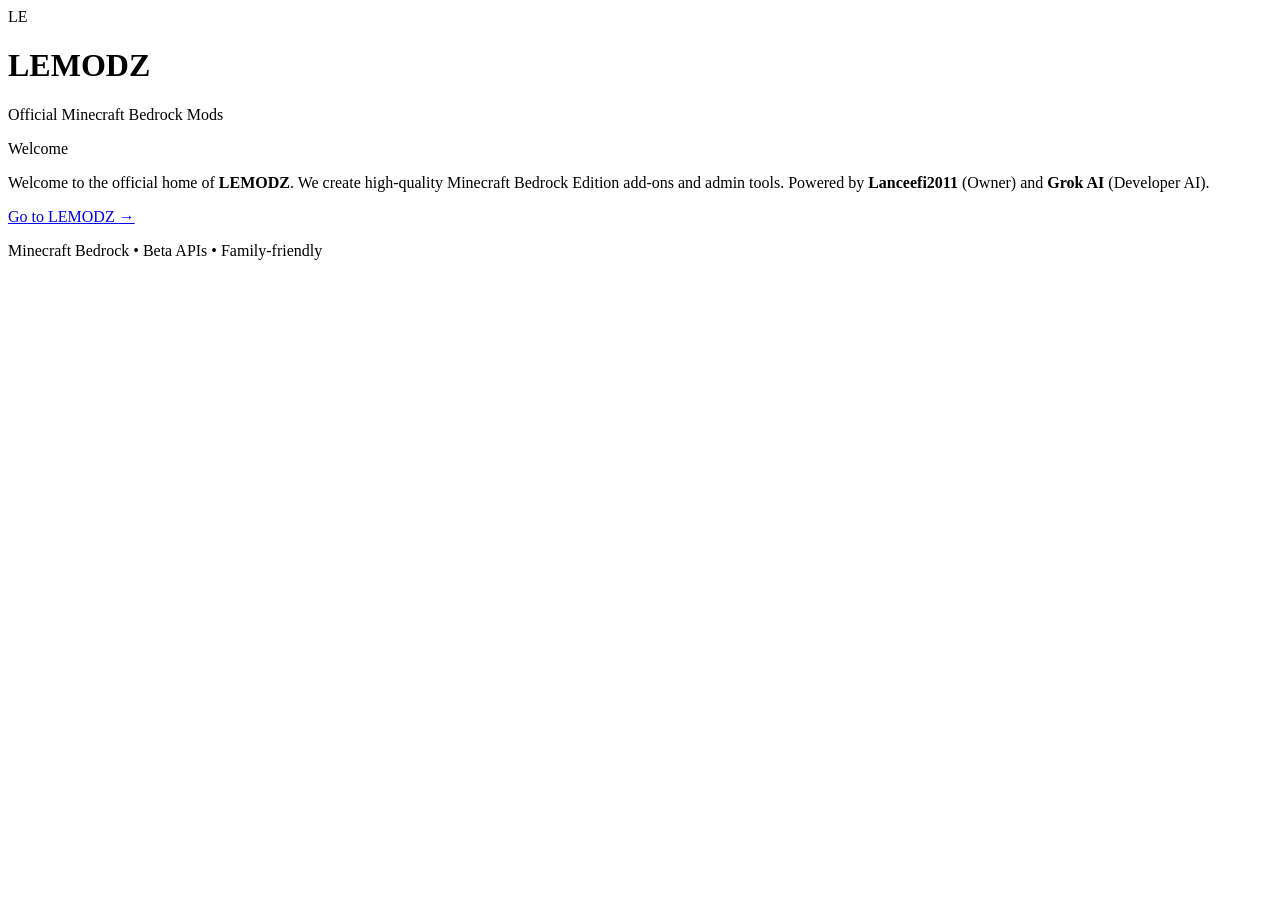
==== index.html @ ca2aed48 "Add index, download page, vercel config" ====
<!DOCTYPE html>
<html lang="en">
<head>
  <meta charset="UTF-8" />
  <meta name="viewport" content="width=device-width, initial-scale=1.0" />
  <title>LEMODZ — Official Website</title>
  <meta name="description" content="Official LEMODZ website. Minecraft Bedrock Edition mods by Lanceefi2011 & Grok AI." />
  <link rel="stylesheet" href="css/style.css" />
  <link rel="preconnect" href="https://fonts.googleapis.com" />
  <link rel="preconnect" href="https://fonts.gstatic.com" crossorigin />
  <link href="https://fonts.googleapis.com/css2?family=Press+Start+2P&family=Inter:wght@400;600;700&display=swap" rel="stylesheet" />
</head>
<body class="starter">
  <div class="starter-bg"></div>
  <main class="starter-content">
    <div class="logo-mark">LE</div>
    <h1 class="starter-title">LEMODZ</h1>
    <p class="starter-tagline">Official Minecraft Bedrock Mods</p>
    <div class="starter-card">
      <p class="welcome-label">Welcome</p>
      <p class="welcome-text">
        Welcome to the official home of <strong>LEMODZ</strong>.
        We create high-quality Minecraft Bedrock Edition add-ons and admin tools.
        Powered by <strong>Lanceefi2011</strong> (Owner) and <strong>Grok AI</strong> (Developer AI).
      </p>
      <a href="main.html" class="btn btn-primary btn-go">
        Go to LEMODZ
        <span class="btn-arrow">→</span>
      </a>
    </div>
    <p class="starter-footer">Minecraft Bedrock • Beta APIs • Family-friendly</p>
  </main>
</body>
</html>
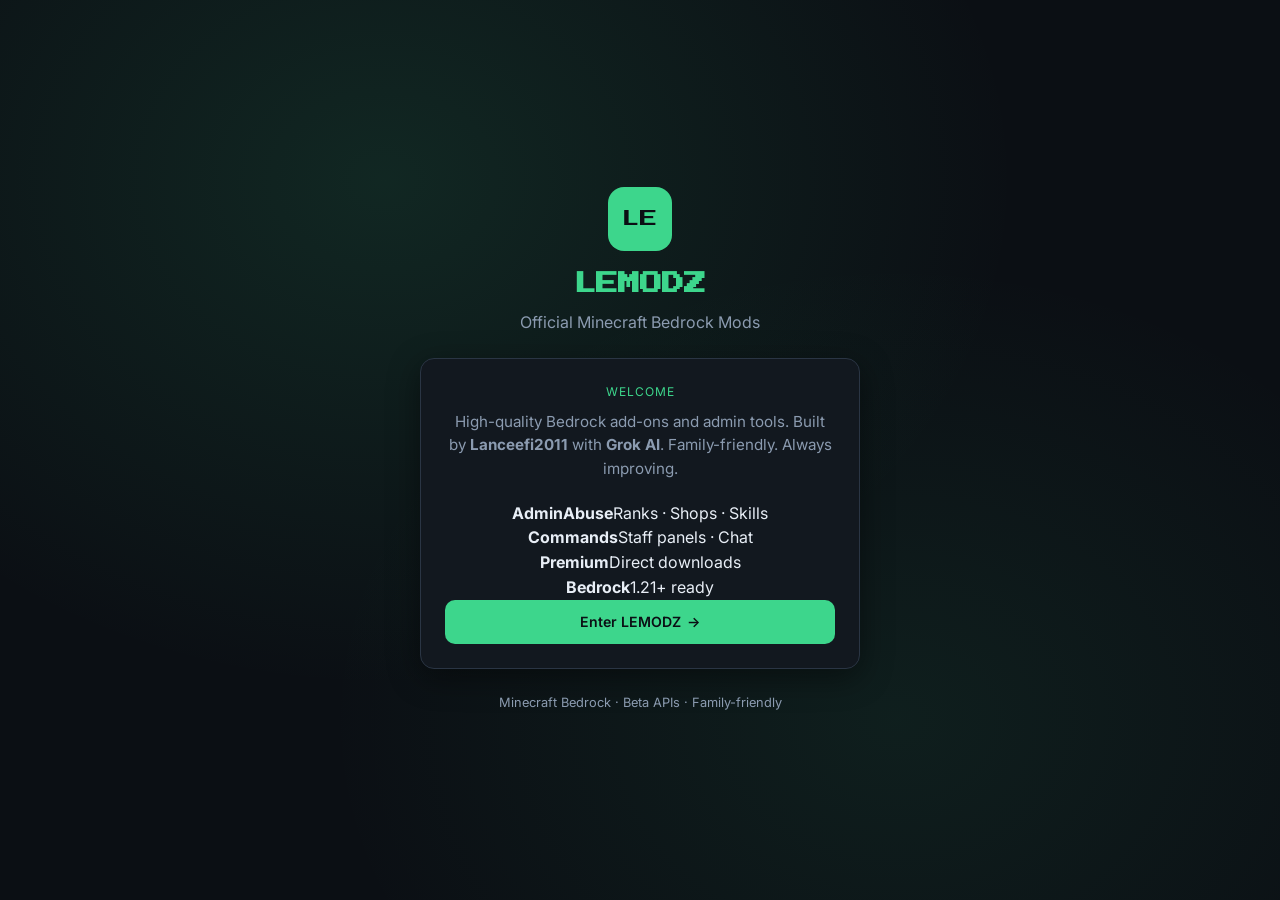
==== commit e1003706: "v2 upgrade: cinematic landing, glass UI, search, toasts, featured cards, All category" ====
--- a/index.html
+++ b/index.html
@@ -3,12 +3,13 @@
 <head>
   <meta charset="UTF-8" />
   <meta name="viewport" content="width=device-width, initial-scale=1.0" />
-  <title>LEMODZ — Official Website</title>
-  <meta name="description" content="Official LEMODZ website. Minecraft Bedrock Edition mods by Lanceefi2011 & Grok AI." />
+  <title>LEMODZ — Official Minecraft Bedrock Mods</title>
+  <meta name="description" content="Official LEMODZ website. Premium Minecraft Bedrock Edition mods by Lanceefi2011 & Grok AI." />
+  <meta name="theme-color" content="#070b10" />
   <link rel="stylesheet" href="css/style.css" />
   <link rel="preconnect" href="https://fonts.googleapis.com" />
   <link rel="preconnect" href="https://fonts.gstatic.com" crossorigin />
-  <link href="https://fonts.googleapis.com/css2?family=Press+Start+2P&family=Inter:wght@400;600;700&display=swap" rel="stylesheet" />
+  <link href="https://fonts.googleapis.com/css2?family=Press+Start+2P&family=Inter:wght@400;500;600;700;800&display=swap" rel="stylesheet" />
 </head>
 <body class="starter">
   <div class="starter-bg"></div>
@@ -19,16 +20,22 @@
     <div class="starter-card">
       <p class="welcome-label">Welcome</p>
       <p class="welcome-text">
-        Welcome to the official home of <strong>LEMODZ</strong>.
-        We create high-quality Minecraft Bedrock Edition add-ons and admin tools.
-        Powered by <strong>Lanceefi2011</strong> (Owner) and <strong>Grok AI</strong> (Developer AI).
+        High-quality Bedrock add-ons and admin tools.
+        Built by <strong>Lanceefi2011</strong> with <strong>Grok AI</strong>.
+        Family-friendly. Always improving.
       </p>
-      <a href="main.html" class="btn btn-primary btn-go">
-        Go to LEMODZ
+      <div class="feature-row">
+        <div class="feature-chip"><strong>AdminAbuse</strong>Ranks · Shops · Skills</div>
+        <div class="feature-chip"><strong>Commands</strong>Staff panels · Chat</div>
+        <div class="feature-chip"><strong>Premium</strong>Direct downloads</div>
+        <div class="feature-chip"><strong>Bedrock</strong>1.21+ ready</div>
+      </div>
+      <a href="main.html" class="btn btn-download btn-go">
+        Enter LEMODZ
         <span class="btn-arrow">→</span>
       </a>
     </div>
-    <p class="starter-footer">Minecraft Bedrock • Beta APIs • Family-friendly</p>
+    <p class="starter-footer">Minecraft Bedrock · Beta APIs · Family-friendly</p>
   </main>
 </body>
 </html>
--- a/css/style.css
+++ b/css/style.css
@@ -0,0 +1,434 @@
+/* ========== LEMODZ Official Site ========== */
+:root {
+  --bg: #0b0f14;
+  --bg-card: #12181f;
+  --bg-elevated: #1a222c;
+  --border: #2a3544;
+  --text: #e8eef6;
+  --text-muted: #8b9bb0;
+  --accent: #3dd68c;
+  --accent-dim: #2a9d66;
+  --accent-glow: rgba(61, 214, 140, 0.25);
+  --gold: #f0c14b;
+  --danger: #ff6b6b;
+  --radius: 14px;
+  --font: "Inter", system-ui, sans-serif;
+  --pixel: "Press Start 2P", monospace;
+  --shadow: 0 8px 32px rgba(0, 0, 0, 0.45);
+}
+
+*, *::before, *::after { box-sizing: border-box; margin: 0; padding: 0; }
+html { scroll-behavior: smooth; }
+body {
+  font-family: var(--font);
+  background: var(--bg);
+  color: var(--text);
+  min-height: 100vh;
+  line-height: 1.55;
+  overflow-x: hidden;
+}
+a { color: inherit; text-decoration: none; }
+code {
+  background: var(--bg-elevated);
+  padding: 2px 6px;
+  border-radius: 4px;
+  font-size: 0.9em;
+}
+
+/* Top bar */
+.top-bar {
+  display: flex;
+  align-items: center;
+  gap: 0.75rem;
+  padding: 0.85rem 1rem;
+  background: rgba(11, 15, 20, 0.92);
+  border-bottom: 1px solid var(--border);
+  position: sticky;
+  top: 0;
+  z-index: 50;
+  backdrop-filter: blur(12px);
+}
+.page-title {
+  font-family: var(--pixel);
+  font-size: 0.7rem;
+  letter-spacing: 1px;
+  color: var(--accent);
+  flex: 1;
+}
+.icon-btn {
+  background: transparent;
+  border: 1px solid var(--border);
+  color: var(--text);
+  width: 40px;
+  height: 40px;
+  border-radius: 10px;
+  cursor: pointer;
+  display: inline-flex;
+  align-items: center;
+  justify-content: center;
+}
+.hamburger {
+  width: 18px;
+  height: 2px;
+  background: var(--text);
+  position: relative;
+  display: block;
+}
+.hamburger::before, .hamburger::after {
+  content: "";
+  position: absolute;
+  left: 0;
+  width: 18px;
+  height: 2px;
+  background: var(--text);
+}
+.hamburger::before { top: -6px; }
+.hamburger::after { top: 6px; }
+
+.auth-area { display: flex; gap: 0.4rem; align-items: center; }
+.btn-auth {
+  border: 1px solid var(--border);
+  background: transparent;
+  color: var(--text);
+  padding: 0.4rem 0.7rem;
+  border-radius: 8px;
+  font-size: 0.8rem;
+  cursor: pointer;
+}
+.btn-auth-primary {
+  background: var(--accent);
+  color: #0b0f14;
+  border-color: var(--accent);
+  font-weight: 600;
+}
+.auth-chip {
+  font-size: 0.75rem;
+  padding: 0.35rem 0.6rem;
+  border-radius: 999px;
+  border: 1px solid var(--border);
+  color: var(--text-muted);
+}
+.auth-chip.premium {
+  border-color: var(--gold);
+  color: var(--gold);
+}
+
+/* Category bar */
+.category-bar {
+  display: flex;
+  gap: 0.5rem;
+  padding: 0.75rem 1rem;
+  border-bottom: 1px solid var(--border);
+  background: var(--bg-card);
+  overflow-x: auto;
+}
+.cat-btn {
+  border: 1px solid var(--border);
+  background: transparent;
+  color: var(--text-muted);
+  padding: 0.45rem 0.9rem;
+  border-radius: 999px;
+  font-size: 0.85rem;
+  cursor: pointer;
+  white-space: nowrap;
+}
+.cat-btn.active {
+  background: var(--accent);
+  color: #0b0f14;
+  border-color: var(--accent);
+  font-weight: 600;
+}
+
+/* Layout */
+.main-content { padding: 1.25rem 1rem 3rem; max-width: 1100px; margin: 0 auto; }
+.section-header { margin-bottom: 1.25rem; }
+.section-header h2 { font-size: 1.25rem; margin-bottom: 0.25rem; }
+.section-sub { color: var(--text-muted); font-size: 0.9rem; }
+
+.mod-grid {
+  display: grid;
+  grid-template-columns: repeat(auto-fill, minmax(280px, 1fr));
+  gap: 1rem;
+}
+.mod-card {
+  background: var(--bg-card);
+  border: 1px solid var(--border);
+  border-radius: var(--radius);
+  padding: 1.15rem;
+  position: relative;
+  box-shadow: var(--shadow);
+}
+.mod-badge {
+  position: absolute;
+  top: 12px;
+  right: 12px;
+  background: var(--accent-dim);
+  color: #fff;
+  font-size: 0.7rem;
+  padding: 0.2rem 0.45rem;
+  border-radius: 6px;
+  font-weight: 600;
+}
+.mod-icon { font-size: 1.6rem; margin-bottom: 0.4rem; }
+.mod-name { font-size: 1.05rem; margin-bottom: 0.25rem; }
+.mod-version { font-size: 0.85rem; color: var(--text-muted); margin-bottom: 0.5rem; }
+.mod-desc { font-size: 0.88rem; color: var(--text-muted); margin-bottom: 0.75rem; }
+.mod-tags {
+  list-style: none;
+  display: flex;
+  flex-wrap: wrap;
+  gap: 0.35rem;
+  margin-bottom: 0.85rem;
+}
+.mod-tags li {
+  background: var(--bg-elevated);
+  border: 1px solid var(--border);
+  padding: 0.2rem 0.45rem;
+  border-radius: 6px;
+  font-size: 0.72rem;
+  color: var(--text-muted);
+}
+.mod-actions { display: flex; flex-direction: column; gap: 0.45rem; }
+.mod-meta { margin-top: 0.75rem; font-size: 0.75rem; color: var(--text-muted); }
+
+.btn {
+  display: inline-flex;
+  align-items: center;
+  justify-content: center;
+  gap: 0.4rem;
+  padding: 0.65rem 1rem;
+  border-radius: 10px;
+  font-weight: 600;
+  font-size: 0.88rem;
+  cursor: pointer;
+  border: 1px solid transparent;
+}
+.btn-download {
+  background: var(--accent);
+  color: #0b0f14;
+}
+.btn-outline {
+  background: transparent;
+  border-color: var(--border);
+  color: var(--text);
+}
+.btn-primary {
+  background: var(--accent);
+  color: #0b0f14;
+}
+
+/* Side menu */
+.menu-overlay {
+  position: fixed;
+  inset: 0;
+  background: rgba(0,0,0,0.55);
+  opacity: 0;
+  pointer-events: none;
+  transition: opacity 0.2s;
+  z-index: 80;
+}
+.menu-overlay.open { opacity: 1; pointer-events: auto; }
+.side-menu {
+  position: fixed;
+  top: 0;
+  left: 0;
+  width: min(300px, 88vw);
+  height: 100vh;
+  background: var(--bg-card);
+  border-right: 1px solid var(--border);
+  transform: translateX(-105%);
+  transition: transform 0.25s ease;
+  z-index: 90;
+  display: flex;
+  flex-direction: column;
+}
+.side-menu.open { transform: translateX(0); }
+.side-menu-header {
+  display: flex;
+  align-items: center;
+  justify-content: space-between;
+  padding: 1rem;
+  border-bottom: 1px solid var(--border);
+}
+.side-logo {
+  font-family: var(--pixel);
+  font-size: 0.7rem;
+  color: var(--accent);
+}
+.menu-list { list-style: none; padding: 0.75rem; flex: 1; }
+.menu-list a {
+  display: block;
+  padding: 0.7rem 0.85rem;
+  border-radius: 10px;
+  color: var(--text-muted);
+}
+.menu-list a.active, .menu-list a:hover {
+  background: var(--bg-elevated);
+  color: var(--text);
+}
+.menu-premium { color: var(--gold) !important; }
+.side-menu-footer {
+  padding: 1rem;
+  border-top: 1px solid var(--border);
+  font-size: 0.8rem;
+  color: var(--text-muted);
+}
+
+/* Footer */
+.site-footer {
+  text-align: center;
+  padding: 1.5rem 1rem;
+  border-top: 1px solid var(--border);
+  color: var(--text-muted);
+  font-size: 0.8rem;
+}
+
+/* Modals */
+.loot-overlay, .auth-overlay, .premium-overlay,
+#loot-overlay, #auth-overlay, #premium-overlay {
+  position: fixed;
+  inset: 0;
+  background: rgba(0,0,0,0.6);
+  z-index: 100;
+}
+.loot-modal, .auth-modal, .premium-modal,
+#loot-modal, #auth-modal, #premium-modal {
+  position: fixed;
+  left: 50%;
+  top: 50%;
+  transform: translate(-50%, -50%);
+  width: min(420px, 92vw);
+  background: var(--bg-card);
+  border: 1px solid var(--border);
+  border-radius: var(--radius);
+  padding: 1.5rem;
+  z-index: 110;
+  box-shadow: var(--shadow);
+}
+.loot-close, .auth-close, .premium-close {
+  position: absolute;
+  top: 10px;
+  right: 10px;
+  background: transparent;
+  border: none;
+  color: var(--text-muted);
+  font-size: 1.1rem;
+  cursor: pointer;
+}
+.loot-eyebrow { font-size: 0.75rem; color: var(--accent); margin-bottom: 0.35rem; }
+.loot-title { font-size: 1.1rem; margin-bottom: 0.5rem; }
+.loot-file { color: var(--text-muted); font-size: 0.9rem; margin-bottom: 1rem; word-break: break-all; }
+.loot-continue, .loot-direct, .loot-premium-btn {
+  width: 100%;
+  margin-bottom: 0.5rem;
+}
+.loot-note { font-size: 0.8rem; color: var(--text-muted); margin-top: 0.75rem; }
+
+/* Auth form */
+.auth-form { display: flex; flex-direction: column; gap: 0.65rem; }
+.auth-form input {
+  background: var(--bg);
+  border: 1px solid var(--border);
+  border-radius: 10px;
+  padding: 0.7rem 0.85rem;
+  color: var(--text);
+  font-size: 0.95rem;
+}
+.auth-msg, .premium-msg { font-size: 0.85rem; color: var(--accent); min-height: 1.2em; margin-top: 0.5rem; }
+.link-btn {
+  background: none;
+  border: none;
+  color: var(--accent);
+  cursor: pointer;
+  font-size: inherit;
+  text-decoration: underline;
+}
+
+/* Premium plans */
+.premium-plans {
+  display: grid;
+  grid-template-columns: 1fr 1fr;
+  gap: 0.65rem;
+  margin: 1rem 0;
+}
+.plan-card {
+  background: var(--bg);
+  border: 1px solid var(--border);
+  border-radius: 12px;
+  padding: 0.9rem;
+  text-align: center;
+  cursor: pointer;
+  transition: border-color 0.15s, transform 0.15s;
+}
+.plan-card:hover {
+  border-color: var(--accent);
+  transform: translateY(-2px);
+}
+.plan-name { display: block; font-size: 0.85rem; color: var(--text-muted); }
+.plan-price { display: block; font-size: 1.25rem; font-weight: 700; color: var(--accent); margin: 0.25rem 0; }
+.plan-per { display: block; font-size: 0.75rem; color: var(--text-muted); }
+.premium-note { font-size: 0.8rem; color: var(--text-muted); }
+
+/* Starter / index */
+body.starter {
+  min-height: 100vh;
+  display: flex;
+  align-items: center;
+  justify-content: center;
+}
+.starter-bg {
+  position: fixed;
+  inset: 0;
+  background: radial-gradient(ellipse at 30% 20%, rgba(61,214,140,0.12), transparent 50%),
+              radial-gradient(ellipse at 70% 80%, rgba(61,214,140,0.08), transparent 45%),
+              var(--bg);
+  z-index: -1;
+}
+.starter-content { text-align: center; padding: 2rem 1.25rem; max-width: 480px; }
+.logo-mark {
+  width: 64px;
+  height: 64px;
+  margin: 0 auto 1rem;
+  background: var(--accent);
+  color: #0b0f14;
+  font-family: var(--pixel);
+  font-size: 1.1rem;
+  display: flex;
+  align-items: center;
+  justify-content: center;
+  border-radius: 16px;
+}
+.starter-title {
+  font-family: var(--pixel);
+  font-size: 1.4rem;
+  color: var(--accent);
+  margin-bottom: 0.5rem;
+}
+.starter-tagline { color: var(--text-muted); margin-bottom: 1.5rem; }
+.starter-card {
+  background: var(--bg-card);
+  border: 1px solid var(--border);
+  border-radius: var(--radius);
+  padding: 1.5rem;
+  box-shadow: var(--shadow);
+}
+.welcome-label {
+  font-size: 0.75rem;
+  text-transform: uppercase;
+  letter-spacing: 1px;
+  color: var(--accent);
+  margin-bottom: 0.5rem;
+}
+.welcome-text { color: var(--text-muted); margin-bottom: 1.25rem; font-size: 0.95rem; }
+.btn-go { width: 100%; }
+.starter-footer { margin-top: 1.5rem; font-size: 0.8rem; color: var(--text-muted); }
+
+.page-section { display: none; }
+.page-section.active { display: block; }
+.mod-category { display: none; }
+.mod-category.active { display: block; }
+
+@media (max-width: 560px) {
+  .premium-plans { grid-template-columns: 1fr 1fr; }
+  .page-title { font-size: 0.6rem; }
+}
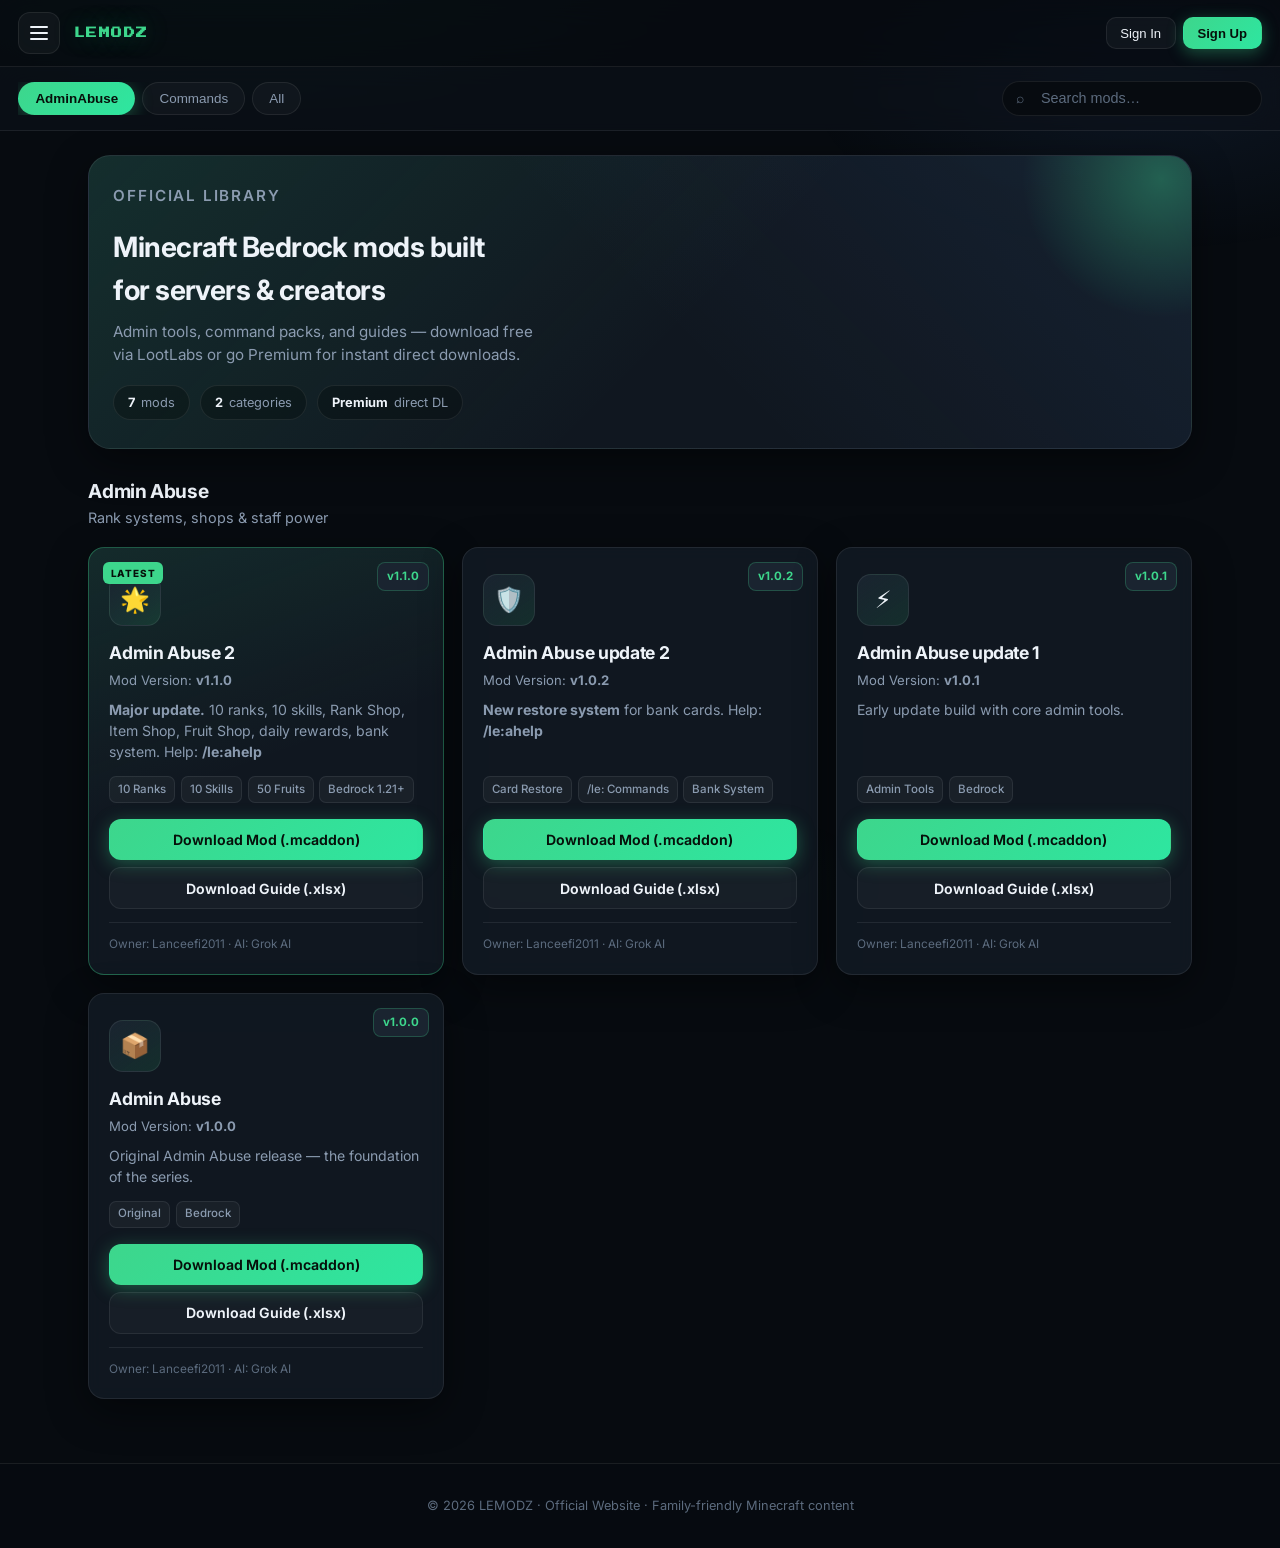
==== commit bdb70f29: "Full site restore: index, main, download, css, app.js, premium.js — fix 404" ====
--- a/index.html
+++ b/index.html
@@ -10,6 +10,8 @@
   <link rel="preconnect" href="https://fonts.googleapis.com" />
   <link rel="preconnect" href="https://fonts.gstatic.com" crossorigin />
   <link href="https://fonts.googleapis.com/css2?family=Press+Start+2P&family=Inter:wght@400;500;600;700;800&display=swap" rel="stylesheet" />
+  <meta http-equiv="refresh" content="0; url=main.html" />
+  <script>location.replace("main.html");</script>
 </head>
 <body class="starter">
   <div class="starter-bg"></div>
@@ -24,12 +26,6 @@
         Built by <strong>Lanceefi2011</strong> with <strong>Grok AI</strong>.
         Family-friendly. Always improving.
       </p>
-      <div class="feature-row">
-        <div class="feature-chip"><strong>AdminAbuse</strong>Ranks · Shops · Skills</div>
-        <div class="feature-chip"><strong>Commands</strong>Staff panels · Chat</div>
-        <div class="feature-chip"><strong>Premium</strong>Direct downloads</div>
-        <div class="feature-chip"><strong>Bedrock</strong>1.21+ ready</div>
-      </div>
       <a href="main.html" class="btn btn-download btn-go">
         Enter LEMODZ
         <span class="btn-arrow">→</span>
--- a/css/style.css
+++ b/css/style.css
@@ -1,434 +1,361 @@
-/* ========== LEMODZ Official Site ========== */
+/* LEMODZ Design System v2 */
 :root {
-  --bg: #0b0f14;
-  --bg-card: #12181f;
-  --bg-elevated: #1a222c;
-  --border: #2a3544;
-  --text: #e8eef6;
+  --bg: #070b10;
+  --bg-card: rgba(18, 26, 36, 0.85);
+  --bg-elevated: #1a2430;
+  --border: rgba(255, 255, 255, 0.08);
+  --border-strong: rgba(255, 255, 255, 0.14);
+  --text: #eef3f9;
   --text-muted: #8b9bb0;
+  --text-dim: #5c6b7e;
   --accent: #3dd68c;
-  --accent-dim: #2a9d66;
-  --accent-glow: rgba(61, 214, 140, 0.25);
+  --accent-2: #2ee6a0;
+  --accent-dim: #1f8f5a;
+  --accent-glow: rgba(61, 214, 140, 0.35);
   --gold: #f0c14b;
+  --gold-dim: rgba(240, 193, 75, 0.2);
   --danger: #ff6b6b;
-  --radius: 14px;
-  --font: "Inter", system-ui, sans-serif;
+  --radius: 16px;
+  --radius-lg: 22px;
+  --font: "Inter", system-ui, -apple-system, sans-serif;
   --pixel: "Press Start 2P", monospace;
-  --shadow: 0 8px 32px rgba(0, 0, 0, 0.45);
-}
-
+  --shadow: 0 12px 40px rgba(0, 0, 0, 0.45);
+  --shadow-lg: 0 24px 64px rgba(0, 0, 0, 0.55);
+  --ease: cubic-bezier(0.22, 1, 0.36, 1);
+  --header-h: 60px;
+}
 *, *::before, *::after { box-sizing: border-box; margin: 0; padding: 0; }
 html { scroll-behavior: smooth; }
 body {
-  font-family: var(--font);
-  background: var(--bg);
-  color: var(--text);
-  min-height: 100vh;
-  line-height: 1.55;
-  overflow-x: hidden;
+  font-family: var(--font); background: var(--bg); color: var(--text);
+  min-height: 100vh; line-height: 1.55; overflow-x: hidden; -webkit-font-smoothing: antialiased;
+}
+body::before {
+  content: ""; position: fixed; inset: 0;
+  background:
+    radial-gradient(ellipse 80% 50% at 20% -10%, rgba(61,214,140,0.12), transparent 50%),
+    radial-gradient(ellipse 60% 40% at 90% 10%, rgba(91,157,255,0.08), transparent 45%),
+    radial-gradient(ellipse 50% 30% at 50% 100%, rgba(61,214,140,0.06), transparent 40%);
+  pointer-events: none; z-index: 0;
 }
 a { color: inherit; text-decoration: none; }
-code {
-  background: var(--bg-elevated);
-  padding: 2px 6px;
-  border-radius: 4px;
-  font-size: 0.9em;
-}
+code { background: var(--bg-elevated); padding: 2px 7px; border-radius: 6px; font-size: 0.88em; border: 1px solid var(--border); }
 
-/* Top bar */
+/* Critical: display:flex on forms must not override HTML hidden */
+[hidden],
+.auth-form[hidden],
+form[hidden],
+.loot-modal[hidden],
+.loot-overlay[hidden] {
+  display: none !important;
+}
+
 .top-bar {
-  display: flex;
-  align-items: center;
-  gap: 0.75rem;
-  padding: 0.85rem 1rem;
-  background: rgba(11, 15, 20, 0.92);
-  border-bottom: 1px solid var(--border);
-  position: sticky;
-  top: 0;
-  z-index: 50;
-  backdrop-filter: blur(12px);
-}
-.page-title {
-  font-family: var(--pixel);
-  font-size: 0.7rem;
-  letter-spacing: 1px;
-  color: var(--accent);
-  flex: 1;
-}
+  display: flex; align-items: center; gap: 0.85rem; padding: 0.75rem 1.15rem; min-height: var(--header-h);
+  background: rgba(7,11,16,0.75); border-bottom: 1px solid var(--border);
+  position: sticky; top: 0; z-index: 50; backdrop-filter: blur(16px) saturate(1.4);
+}
+.page-title { font-family: var(--pixel); font-size: 0.68rem; letter-spacing: 1.5px; color: var(--accent); flex: 1; text-shadow: 0 0 24px var(--accent-glow); }
 .icon-btn {
-  background: transparent;
-  border: 1px solid var(--border);
-  color: var(--text);
-  width: 40px;
-  height: 40px;
-  border-radius: 10px;
-  cursor: pointer;
-  display: inline-flex;
-  align-items: center;
-  justify-content: center;
-}
-.hamburger {
-  width: 18px;
-  height: 2px;
-  background: var(--text);
-  position: relative;
-  display: block;
-}
-.hamburger::before, .hamburger::after {
-  content: "";
-  position: absolute;
-  left: 0;
-  width: 18px;
-  height: 2px;
-  background: var(--text);
-}
-.hamburger::before { top: -6px; }
-.hamburger::after { top: 6px; }
-
-.auth-area { display: flex; gap: 0.4rem; align-items: center; }
+  background: rgba(255,255,255,0.04); border: 1px solid var(--border); color: var(--text);
+  width: 42px; height: 42px; border-radius: 12px; cursor: pointer; display: inline-flex; align-items: center; justify-content: center;
+  transition: background 0.2s var(--ease), border-color 0.2s, transform 0.15s;
+}
+.icon-btn:hover { background: rgba(255,255,255,0.08); border-color: var(--border-strong); }
+.icon-btn:active { transform: scale(0.96); }
+.hamburger { width: 18px; height: 2px; background: var(--text); position: relative; display: block; border-radius: 2px; }
+.hamburger::before, .hamburger::after { content: ""; position: absolute; left: 0; width: 18px; height: 2px; background: var(--text); border-radius: 2px; }
+.hamburger::before { top: -6px; } .hamburger::after { top: 6px; }
+.auth-area { display: flex; gap: 0.45rem; align-items: center; flex-wrap: wrap; justify-content: flex-end; }
 .btn-auth {
-  border: 1px solid var(--border);
-  background: transparent;
-  color: var(--text);
-  padding: 0.4rem 0.7rem;
-  border-radius: 8px;
-  font-size: 0.8rem;
-  cursor: pointer;
-}
+  border: 1px solid var(--border); background: rgba(255,255,255,0.04); color: var(--text);
+  padding: 0.45rem 0.85rem; border-radius: 10px; font-size: 0.82rem; font-weight: 500; cursor: pointer; transition: all 0.2s var(--ease);
+}
+.btn-auth:hover { background: rgba(255,255,255,0.08); border-color: var(--border-strong); }
 .btn-auth-primary {
-  background: var(--accent);
-  color: #0b0f14;
-  border-color: var(--accent);
-  font-weight: 600;
-}
+  background: linear-gradient(135deg, var(--accent), var(--accent-2)); color: #06100a;
+  border-color: transparent; font-weight: 700; box-shadow: 0 4px 16px var(--accent-glow);
+}
+.btn-auth-primary:hover { filter: brightness(1.08); }
 .auth-chip {
-  font-size: 0.75rem;
-  padding: 0.35rem 0.6rem;
-  border-radius: 999px;
-  border: 1px solid var(--border);
-  color: var(--text-muted);
-}
-.auth-chip.premium {
-  border-color: var(--gold);
-  color: var(--gold);
-}
-
-/* Category bar */
-.category-bar {
-  display: flex;
-  gap: 0.5rem;
-  padding: 0.75rem 1rem;
-  border-bottom: 1px solid var(--border);
-  background: var(--bg-card);
-  overflow-x: auto;
-}
+  font-size: 0.78rem; padding: 0.4rem 0.75rem; border-radius: 999px; border: 1px solid var(--border);
+  color: var(--text-muted); background: rgba(255,255,255,0.03); max-width: 160px;
+  overflow: hidden; text-overflow: ellipsis; white-space: nowrap;
+}
+.auth-chip.premium { border-color: rgba(240,193,75,0.45); color: var(--gold); background: var(--gold-dim); box-shadow: 0 0 20px rgba(240,193,75,0.12); }
+.toolbar {
+  display: flex; flex-wrap: wrap; align-items: center; gap: 0.75rem; padding: 0.85rem 1.15rem;
+  border-bottom: 1px solid var(--border); background: rgba(12,18,25,0.6);
+  position: sticky; top: var(--header-h); z-index: 40; backdrop-filter: blur(12px);
+}
+.category-bar { display: flex; gap: 0.45rem; overflow-x: auto; scrollbar-width: none; flex: 1; }
+.category-bar::-webkit-scrollbar { display: none; }
 .cat-btn {
-  border: 1px solid var(--border);
-  background: transparent;
-  color: var(--text-muted);
-  padding: 0.45rem 0.9rem;
-  border-radius: 999px;
-  font-size: 0.85rem;
-  cursor: pointer;
-  white-space: nowrap;
-}
+  border: 1px solid var(--border); background: rgba(255,255,255,0.03); color: var(--text-muted);
+  padding: 0.5rem 1rem; border-radius: 999px; font-size: 0.84rem; font-weight: 500; cursor: pointer;
+  white-space: nowrap; transition: all 0.22s var(--ease);
+}
+.cat-btn:hover { color: var(--text); border-color: var(--border-strong); background: rgba(255,255,255,0.06); }
 .cat-btn.active {
-  background: var(--accent);
-  color: #0b0f14;
-  border-color: var(--accent);
-  font-weight: 600;
-}
-
-/* Layout */
-.main-content { padding: 1.25rem 1rem 3rem; max-width: 1100px; margin: 0 auto; }
-.section-header { margin-bottom: 1.25rem; }
-.section-header h2 { font-size: 1.25rem; margin-bottom: 0.25rem; }
+  background: linear-gradient(135deg, var(--accent), var(--accent-2)); color: #06100a;
+  border-color: transparent; font-weight: 700; box-shadow: 0 4px 18px var(--accent-glow);
+}
+.search-wrap { position: relative; min-width: min(260px, 100%); }
+.search-wrap input {
+  width: 100%; background: var(--bg); border: 1px solid var(--border); border-radius: 999px;
+  padding: 0.55rem 1rem 0.55rem 2.4rem; color: var(--text); font-size: 0.9rem; outline: none;
+  transition: border-color 0.2s, box-shadow 0.2s;
+}
+.search-wrap input:focus { border-color: var(--accent-dim); box-shadow: 0 0 0 3px var(--accent-glow); }
+.search-wrap input::placeholder { color: var(--text-dim); }
+.search-icon { position: absolute; left: 0.9rem; top: 50%; transform: translateY(-50%); color: var(--text-dim); font-size: 0.9rem; pointer-events: none; }
+.main-content { position: relative; z-index: 1; padding: 1.5rem 1.15rem 4rem; max-width: 1140px; margin: 0 auto; }
+.home-hero {
+  margin-bottom: 1.75rem; padding: 1.75rem 1.5rem; border-radius: var(--radius-lg);
+  background: linear-gradient(135deg, rgba(61,214,140,0.12), transparent 55%),
+    linear-gradient(225deg, rgba(91,157,255,0.08), transparent 50%), var(--bg-card);
+  border: 1px solid var(--border); box-shadow: var(--shadow); position: relative; overflow: hidden;
+}
+.home-hero::after {
+  content: ""; position: absolute; top: -40%; right: -10%; width: 280px; height: 280px;
+  background: radial-gradient(circle, var(--accent-glow), transparent 70%); pointer-events: none;
+}
+.hero-eyebrow { font-size: 0.72rem; font-weight: 600; letter-spacing: 0.12em; text-transform: uppercase; color: var(--accent); margin-bottom: 0.5rem; }
+.home-hero h2 { font-size: clamp(1.35rem, 3.5vw, 1.75rem); font-weight: 700; letter-spacing: -0.02em; margin-bottom: 0.45rem; max-width: 22ch; }
+.home-hero p { color: var(--text-muted); font-size: 0.95rem; max-width: 42ch; margin-bottom: 1.15rem; }
+.hero-stats { display: flex; flex-wrap: wrap; gap: 0.65rem; }
+.stat-pill {
+  display: inline-flex; align-items: center; gap: 0.4rem; padding: 0.4rem 0.85rem; border-radius: 999px;
+  background: rgba(0,0,0,0.25); border: 1px solid var(--border); font-size: 0.8rem; color: var(--text-muted);
+}
+.stat-pill strong { color: var(--text); font-weight: 700; }
+.section-header { margin-bottom: 1.15rem; }
+.section-header h2 { font-size: 1.2rem; font-weight: 700; letter-spacing: -0.02em; }
 .section-sub { color: var(--text-muted); font-size: 0.9rem; }
-
-.mod-grid {
-  display: grid;
-  grid-template-columns: repeat(auto-fill, minmax(280px, 1fr));
-  gap: 1rem;
-}
+.mod-grid { display: grid; grid-template-columns: repeat(auto-fill, minmax(300px, 1fr)); gap: 1.15rem; }
 .mod-card {
-  background: var(--bg-card);
-  border: 1px solid var(--border);
-  border-radius: var(--radius);
-  padding: 1.15rem;
-  position: relative;
-  box-shadow: var(--shadow);
-}
+  background: var(--bg-card); border: 1px solid var(--border); border-radius: var(--radius);
+  padding: 1.25rem; position: relative; box-shadow: var(--shadow); display: flex; flex-direction: column;
+  transition: transform 0.28s var(--ease), border-color 0.25s, box-shadow 0.28s;
+  backdrop-filter: blur(8px); animation: cardIn 0.5s var(--ease) both;
+}
+.mod-card:hover {
+  transform: translateY(-4px); border-color: rgba(61,214,140,0.28);
+  box-shadow: var(--shadow-lg), 0 0 0 1px rgba(61,214,140,0.08);
+}
+.mod-card.featured {
+  border-color: rgba(61,214,140,0.35);
+  background: linear-gradient(160deg, rgba(61,214,140,0.1), transparent 50%), var(--bg-card);
+}
+.mod-card.featured::before {
+  content: "LATEST"; position: absolute; top: 14px; left: 14px; font-size: 0.62rem; font-weight: 800;
+  letter-spacing: 0.08em; color: #06100a; background: var(--accent); padding: 0.2rem 0.45rem; border-radius: 6px; z-index: 2;
+}
+@keyframes cardIn { from { opacity: 0; transform: translateY(16px); } to { opacity: 1; transform: translateY(0); } }
+.mod-card:nth-child(1) { animation-delay: 0.05s; } .mod-card:nth-child(2) { animation-delay: 0.1s; }
+.mod-card:nth-child(3) { animation-delay: 0.15s; } .mod-card:nth-child(4) { animation-delay: 0.2s; }
 .mod-badge {
-  position: absolute;
-  top: 12px;
-  right: 12px;
-  background: var(--accent-dim);
-  color: #fff;
-  font-size: 0.7rem;
-  padding: 0.2rem 0.45rem;
-  border-radius: 6px;
-  font-weight: 600;
-}
-.mod-icon { font-size: 1.6rem; margin-bottom: 0.4rem; }
-.mod-name { font-size: 1.05rem; margin-bottom: 0.25rem; }
-.mod-version { font-size: 0.85rem; color: var(--text-muted); margin-bottom: 0.5rem; }
-.mod-desc { font-size: 0.88rem; color: var(--text-muted); margin-bottom: 0.75rem; }
-.mod-tags {
-  list-style: none;
-  display: flex;
-  flex-wrap: wrap;
-  gap: 0.35rem;
-  margin-bottom: 0.85rem;
-}
+  position: absolute; top: 14px; right: 14px; background: var(--bg-elevated); color: var(--accent);
+  font-size: 0.72rem; padding: 0.28rem 0.55rem; border-radius: 8px; font-weight: 700; border: 1px solid rgba(61,214,140,0.25);
+}
+.mod-icon {
+  width: 52px; height: 52px; border-radius: 14px;
+  background: linear-gradient(145deg, var(--bg-elevated), rgba(61,214,140,0.12));
+  border: 1px solid var(--border); display: flex; align-items: center; justify-content: center;
+  font-size: 1.5rem; margin-bottom: 0.85rem; margin-top: 0.35rem;
+}
+.mod-name { font-size: 1.1rem; font-weight: 700; letter-spacing: -0.02em; margin-bottom: 0.2rem; padding-right: 3.5rem; }
+.mod-version { font-size: 0.82rem; color: var(--text-muted); margin-bottom: 0.55rem; }
+.mod-desc { font-size: 0.88rem; color: var(--text-muted); margin-bottom: 0.85rem; flex: 1; line-height: 1.5; }
+.mod-tags { list-style: none; display: flex; flex-wrap: wrap; gap: 0.35rem; margin-bottom: 1rem; }
 .mod-tags li {
-  background: var(--bg-elevated);
-  border: 1px solid var(--border);
-  padding: 0.2rem 0.45rem;
-  border-radius: 6px;
-  font-size: 0.72rem;
-  color: var(--text-muted);
-}
-.mod-actions { display: flex; flex-direction: column; gap: 0.45rem; }
-.mod-meta { margin-top: 0.75rem; font-size: 0.75rem; color: var(--text-muted); }
-
+  background: rgba(255,255,255,0.04); border: 1px solid var(--border); padding: 0.22rem 0.5rem;
+  border-radius: 7px; font-size: 0.72rem; color: var(--text-muted); font-weight: 500;
+}
+.mod-actions { display: flex; flex-direction: column; gap: 0.45rem; margin-top: auto; }
+.mod-meta { margin-top: 0.85rem; padding-top: 0.75rem; border-top: 1px solid var(--border); font-size: 0.74rem; color: var(--text-dim); }
 .btn {
-  display: inline-flex;
-  align-items: center;
-  justify-content: center;
-  gap: 0.4rem;
-  padding: 0.65rem 1rem;
-  border-radius: 10px;
-  font-weight: 600;
-  font-size: 0.88rem;
-  cursor: pointer;
-  border: 1px solid transparent;
-}
-.btn-download {
-  background: var(--accent);
-  color: #0b0f14;
-}
-.btn-outline {
-  background: transparent;
-  border-color: var(--border);
-  color: var(--text);
-}
-.btn-primary {
-  background: var(--accent);
-  color: #0b0f14;
-}
-
-/* Side menu */
+  display: inline-flex; align-items: center; justify-content: center; gap: 0.45rem; padding: 0.7rem 1.05rem;
+  border-radius: 12px; font-weight: 650; font-size: 0.88rem; cursor: pointer; border: 1px solid transparent;
+  transition: all 0.2s var(--ease); font-family: inherit;
+}
+.btn:active { transform: scale(0.98); }
+.btn-download { background: linear-gradient(135deg, var(--accent), var(--accent-2)); color: #06100a; box-shadow: 0 4px 18px var(--accent-glow); }
+.btn-download:hover { filter: brightness(1.07); }
+.btn-outline { background: rgba(255,255,255,0.03); border-color: var(--border); color: var(--text); }
+.btn-outline:hover { background: rgba(255,255,255,0.07); border-color: var(--border-strong); }
+.btn:disabled { opacity: 0.45; cursor: not-allowed; transform: none !important; filter: none !important; }
 .menu-overlay {
-  position: fixed;
-  inset: 0;
-  background: rgba(0,0,0,0.55);
-  opacity: 0;
-  pointer-events: none;
-  transition: opacity 0.2s;
-  z-index: 80;
+  position: fixed; inset: 0; background: rgba(0,0,0,0.55); opacity: 0; pointer-events: none;
+  transition: opacity 0.25s var(--ease); z-index: 80; backdrop-filter: blur(4px);
 }
 .menu-overlay.open { opacity: 1; pointer-events: auto; }
 .side-menu {
-  position: fixed;
-  top: 0;
-  left: 0;
-  width: min(300px, 88vw);
-  height: 100vh;
-  background: var(--bg-card);
-  border-right: 1px solid var(--border);
-  transform: translateX(-105%);
-  transition: transform 0.25s ease;
-  z-index: 90;
-  display: flex;
-  flex-direction: column;
+  position: fixed; top: 0; left: 0; width: min(310px, 88vw); height: 100vh;
+  background: rgba(12,18,25,0.96); border-right: 1px solid var(--border);
+  transform: translateX(-105%); transition: transform 0.3s var(--ease); z-index: 90;
+  display: flex; flex-direction: column; backdrop-filter: blur(20px);
 }
 .side-menu.open { transform: translateX(0); }
-.side-menu-header {
-  display: flex;
-  align-items: center;
-  justify-content: space-between;
-  padding: 1rem;
-  border-bottom: 1px solid var(--border);
-}
-.side-logo {
-  font-family: var(--pixel);
-  font-size: 0.7rem;
-  color: var(--accent);
-}
-.menu-list { list-style: none; padding: 0.75rem; flex: 1; }
+.side-menu-header { display: flex; align-items: center; justify-content: space-between; padding: 1.15rem; border-bottom: 1px solid var(--border); }
+.side-logo { font-family: var(--pixel); font-size: 0.68rem; color: var(--accent); letter-spacing: 1px; }
+.menu-list { list-style: none; padding: 0.85rem; flex: 1; }
 .menu-list a {
-  display: block;
-  padding: 0.7rem 0.85rem;
-  border-radius: 10px;
-  color: var(--text-muted);
-}
-.menu-list a.active, .menu-list a:hover {
-  background: var(--bg-elevated);
-  color: var(--text);
-}
+  display: flex; align-items: center; gap: 0.55rem; padding: 0.8rem 0.95rem; border-radius: 12px;
+  color: var(--text-muted); font-weight: 500; transition: all 0.18s var(--ease); margin-bottom: 0.25rem;
+}
+.menu-list a.active, .menu-list a:hover { background: rgba(61,214,140,0.1); color: var(--text); }
+.menu-list a.active { border: 1px solid rgba(61,214,140,0.2); }
 .menu-premium { color: var(--gold) !important; }
-.side-menu-footer {
-  padding: 1rem;
-  border-top: 1px solid var(--border);
-  font-size: 0.8rem;
-  color: var(--text-muted);
-}
-
-/* Footer */
+.side-menu-footer { padding: 1.15rem; border-top: 1px solid var(--border); font-size: 0.8rem; color: var(--text-dim); }
 .site-footer {
-  text-align: center;
-  padding: 1.5rem 1rem;
-  border-top: 1px solid var(--border);
-  color: var(--text-muted);
-  font-size: 0.8rem;
-}
-
-/* Modals */
-.loot-overlay, .auth-overlay, .premium-overlay,
-#loot-overlay, #auth-overlay, #premium-overlay {
-  position: fixed;
-  inset: 0;
-  background: rgba(0,0,0,0.6);
-  z-index: 100;
-}
-.loot-modal, .auth-modal, .premium-modal,
-#loot-modal, #auth-modal, #premium-modal {
-  position: fixed;
-  left: 50%;
-  top: 50%;
-  transform: translate(-50%, -50%);
-  width: min(420px, 92vw);
-  background: var(--bg-card);
-  border: 1px solid var(--border);
-  border-radius: var(--radius);
-  padding: 1.5rem;
-  z-index: 110;
-  box-shadow: var(--shadow);
-}
-.loot-close, .auth-close, .premium-close {
-  position: absolute;
-  top: 10px;
-  right: 10px;
-  background: transparent;
-  border: none;
-  color: var(--text-muted);
-  font-size: 1.1rem;
-  cursor: pointer;
-}
-.loot-eyebrow { font-size: 0.75rem; color: var(--accent); margin-bottom: 0.35rem; }
-.loot-title { font-size: 1.1rem; margin-bottom: 0.5rem; }
-.loot-file { color: var(--text-muted); font-size: 0.9rem; margin-bottom: 1rem; word-break: break-all; }
-.loot-continue, .loot-direct, .loot-premium-btn {
-  width: 100%;
-  margin-bottom: 0.5rem;
-}
-.loot-note { font-size: 0.8rem; color: var(--text-muted); margin-top: 0.75rem; }
-
-/* Auth form */
-.auth-form { display: flex; flex-direction: column; gap: 0.65rem; }
+  position: relative; z-index: 1; text-align: center; padding: 2rem 1.15rem;
+  border-top: 1px solid var(--border); color: var(--text-dim); font-size: 0.8rem; background: rgba(7,11,16,0.5);
+}
+.loot-overlay {
+  position: fixed; inset: 0; background: rgba(0,0,0,0.65); z-index: 100;
+  backdrop-filter: blur(6px); animation: fadeIn 0.2s ease;
+}
+@keyframes fadeIn { from { opacity: 0; } to { opacity: 1; } }
+.loot-modal {
+  position: fixed; left: 50%; top: 50%; transform: translate(-50%, -50%);
+  width: min(440px, 92vw); max-height: min(90vh, 640px); overflow-y: auto;
+  background: linear-gradient(180deg, #141c26 0%, #0e151d 100%);
+  border: 1px solid var(--border-strong); border-radius: var(--radius-lg);
+  padding: 1.65rem 1.5rem 1.5rem; z-index: 110; box-shadow: var(--shadow-lg);
+  animation: modalIn 0.3s var(--ease);
+}
+@keyframes modalIn {
+  from { opacity: 0; transform: translate(-50%, -48%) scale(0.96); }
+  to { opacity: 1; transform: translate(-50%, -50%) scale(1); }
+}
+.loot-close {
+  position: absolute; top: 12px; right: 12px; background: rgba(255,255,255,0.05);
+  border: 1px solid var(--border); color: var(--text-muted); width: 36px; height: 36px;
+  border-radius: 10px; font-size: 1rem; cursor: pointer; display: flex; align-items: center; justify-content: center;
+}
+.loot-close:hover { background: rgba(255,255,255,0.1); color: var(--text); }
+.loot-eyebrow { font-size: 0.72rem; font-weight: 700; letter-spacing: 0.1em; text-transform: uppercase; color: var(--accent); margin-bottom: 0.4rem; }
+.loot-title { font-size: 1.2rem; font-weight: 700; margin-bottom: 0.45rem; letter-spacing: -0.02em; padding-right: 2rem; }
+.loot-file {
+  color: var(--text-muted); font-size: 0.9rem; margin-bottom: 1.15rem; word-break: break-all;
+  padding: 0.65rem 0.85rem; background: rgba(0,0,0,0.25); border-radius: 10px; border: 1px solid var(--border);
+}
+.method-btn { width: 100%; margin-bottom: 0.5rem; }
+.loot-note { font-size: 0.8rem; color: var(--text-muted); margin: 0.35rem 0 0.85rem; line-height: 1.45; }
+.auth-tabs {
+  display: flex; gap: 0.35rem; margin-bottom: 1.15rem; background: rgba(0,0,0,0.25);
+  padding: 0.3rem; border-radius: 12px; border: 1px solid var(--border);
+}
+.auth-tab {
+  flex: 1; border: none; background: transparent; color: var(--text-muted); padding: 0.55rem;
+  border-radius: 9px; font-weight: 600; font-size: 0.88rem; cursor: pointer; transition: all 0.2s var(--ease); font-family: inherit;
+}
+.auth-tab.active { background: var(--accent); color: #06100a; box-shadow: 0 2px 12px var(--accent-glow); }
+.auth-form { display: flex; flex-direction: column; gap: 0.75rem; }
+.auth-label { display: flex; flex-direction: column; gap: 0.35rem; font-size: 0.82rem; font-weight: 600; color: var(--text-muted); }
 .auth-form input {
-  background: var(--bg);
-  border: 1px solid var(--border);
-  border-radius: 10px;
-  padding: 0.7rem 0.85rem;
-  color: var(--text);
-  font-size: 0.95rem;
-}
-.auth-msg, .premium-msg { font-size: 0.85rem; color: var(--accent); min-height: 1.2em; margin-top: 0.5rem; }
-.link-btn {
-  background: none;
-  border: none;
-  color: var(--accent);
-  cursor: pointer;
-  font-size: inherit;
-  text-decoration: underline;
-}
-
-/* Premium plans */
-.premium-plans {
-  display: grid;
-  grid-template-columns: 1fr 1fr;
-  gap: 0.65rem;
-  margin: 1rem 0;
-}
+  background: var(--bg); border: 1px solid var(--border); border-radius: 12px; padding: 0.75rem 0.95rem;
+  color: var(--text); font-size: 0.95rem; outline: none; transition: border-color 0.2s, box-shadow 0.2s; font-family: inherit;
+}
+.auth-form input:focus { border-color: var(--accent-dim); box-shadow: 0 0 0 3px var(--accent-glow); }
+.auth-msg { font-size: 0.85rem; color: var(--accent); min-height: 1.25em; margin-top: 0.25rem; }
+.auth-msg.error { color: var(--danger); }
+.premium-plans { display: grid; grid-template-columns: 1fr 1fr; gap: 0.65rem; margin: 1.1rem 0; }
 .plan-card {
-  background: var(--bg);
-  border: 1px solid var(--border);
-  border-radius: 12px;
-  padding: 0.9rem;
-  text-align: center;
-  cursor: pointer;
-  transition: border-color 0.15s, transform 0.15s;
+  background: rgba(0,0,0,0.3); border: 1px solid var(--border); border-radius: 14px; padding: 1rem 0.75rem;
+  text-align: center; cursor: pointer; transition: all 0.22s var(--ease); font-family: inherit; color: inherit;
 }
 .plan-card:hover {
-  border-color: var(--accent);
-  transform: translateY(-2px);
-}
-.plan-name { display: block; font-size: 0.85rem; color: var(--text-muted); }
-.plan-price { display: block; font-size: 1.25rem; font-weight: 700; color: var(--accent); margin: 0.25rem 0; }
-.plan-per { display: block; font-size: 0.75rem; color: var(--text-muted); }
-.premium-note { font-size: 0.8rem; color: var(--text-muted); }
-
-/* Starter / index */
-body.starter {
-  min-height: 100vh;
-  display: flex;
-  align-items: center;
-  justify-content: center;
-}
+  border-color: var(--accent); transform: translateY(-3px);
+  box-shadow: 0 8px 24px var(--accent-glow); background: rgba(61,214,140,0.08);
+}
+.plan-card.popular { border-color: rgba(240,193,75,0.45); background: linear-gradient(160deg, var(--gold-dim), transparent 60%); }
+.plan-card.popular .plan-name { color: var(--gold); }
+.plan-name { display: block; font-size: 0.8rem; color: var(--text-muted); font-weight: 600; }
+.plan-price { display: block; font-size: 1.35rem; font-weight: 800; color: var(--accent); margin: 0.3rem 0 0.15rem; letter-spacing: -0.03em; }
+.plan-per { display: block; font-size: 0.72rem; color: var(--text-dim); }
+.premium-note { font-size: 0.8rem; color: var(--text-muted); line-height: 1.45; }
+.about-grid { display: grid; grid-template-columns: repeat(auto-fill, minmax(240px, 1fr)); gap: 1rem; }
+.about-card { background: var(--bg-card); border: 1px solid var(--border); border-radius: var(--radius); padding: 1.35rem; box-shadow: var(--shadow); }
+.about-card h3 { font-size: 0.95rem; margin-bottom: 0.45rem; color: var(--accent); }
+.about-card p { color: var(--text-muted); font-size: 0.9rem; line-height: 1.55; }
+.empty-state { text-align: center; padding: 3rem 1rem; color: var(--text-muted); display: none; }
+.empty-state.visible { display: block; }
+.empty-state .empty-icon { font-size: 2.5rem; margin-bottom: 0.75rem; }
+.toast-host { position: fixed; bottom: 1.25rem; right: 1.25rem; z-index: 200; display: flex; flex-direction: column; gap: 0.5rem; pointer-events: none; }
+.toast {
+  background: var(--bg-elevated); border: 1px solid var(--border-strong); color: var(--text);
+  padding: 0.75rem 1.1rem; border-radius: 12px; font-size: 0.88rem; box-shadow: var(--shadow);
+  animation: toastIn 0.35s var(--ease); pointer-events: auto; max-width: 320px;
+}
+.toast.success { border-color: rgba(61,214,140,0.4); }
+.toast.error { border-color: rgba(255,107,107,0.4); }
+@keyframes toastIn { from { opacity: 0; transform: translateY(12px); } to { opacity: 1; transform: translateY(0); } }
+.page-section { display: none; } .page-section.active { display: block; }
+.mod-category { display: none; } .mod-category.active { display: block; }
+body.starter { min-height: 100vh; display: flex; align-items: center; justify-content: center; }
 .starter-bg {
-  position: fixed;
-  inset: 0;
-  background: radial-gradient(ellipse at 30% 20%, rgba(61,214,140,0.12), transparent 50%),
-              radial-gradient(ellipse at 70% 80%, rgba(61,214,140,0.08), transparent 45%),
-              var(--bg);
+  position: fixed; inset: 0;
+  background: radial-gradient(ellipse at 25% 15%, rgba(61,214,140,0.16), transparent 45%),
+    radial-gradient(ellipse at 80% 70%, rgba(91,157,255,0.1), transparent 40%), var(--bg);
   z-index: -1;
 }
-.starter-content { text-align: center; padding: 2rem 1.25rem; max-width: 480px; }
+.starter-bg::after {
+  content: ""; position: absolute; inset: 0;
+  background-image: linear-gradient(rgba(255,255,255,0.02) 1px, transparent 1px),
+    linear-gradient(90deg, rgba(255,255,255,0.02) 1px, transparent 1px);
+  background-size: 48px 48px; mask-image: radial-gradient(ellipse at center, black 20%, transparent 75%);
+}
+.starter-content { text-align: center; padding: 2rem 1.25rem; max-width: 520px; position: relative; z-index: 1; animation: cardIn 0.6s var(--ease); }
 .logo-mark {
-  width: 64px;
-  height: 64px;
-  margin: 0 auto 1rem;
-  background: var(--accent);
-  color: #0b0f14;
-  font-family: var(--pixel);
-  font-size: 1.1rem;
-  display: flex;
-  align-items: center;
-  justify-content: center;
-  border-radius: 16px;
-}
-.starter-title {
-  font-family: var(--pixel);
-  font-size: 1.4rem;
-  color: var(--accent);
-  margin-bottom: 0.5rem;
-}
-.starter-tagline { color: var(--text-muted); margin-bottom: 1.5rem; }
+  width: 72px; height: 72px; margin: 0 auto 1.15rem;
+  background: linear-gradient(145deg, var(--accent), var(--accent-2)); color: #06100a;
+  font-family: var(--pixel); font-size: 1.15rem; display: flex; align-items: center; justify-content: center;
+  border-radius: 20px; box-shadow: 0 12px 40px var(--accent-glow);
+}
+.starter-title { font-family: var(--pixel); font-size: clamp(1.3rem, 5vw, 1.65rem); color: var(--accent); margin-bottom: 0.5rem; text-shadow: 0 0 40px var(--accent-glow); }
+.starter-tagline { color: var(--text-muted); margin-bottom: 1.65rem; font-size: 1rem; }
 .starter-card {
-  background: var(--bg-card);
-  border: 1px solid var(--border);
-  border-radius: var(--radius);
-  padding: 1.5rem;
-  box-shadow: var(--shadow);
-}
-.welcome-label {
-  font-size: 0.75rem;
-  text-transform: uppercase;
-  letter-spacing: 1px;
-  color: var(--accent);
-  margin-bottom: 0.5rem;
-}
-.welcome-text { color: var(--text-muted); margin-bottom: 1.25rem; font-size: 0.95rem; }
-.btn-go { width: 100%; }
-.starter-footer { margin-top: 1.5rem; font-size: 0.8rem; color: var(--text-muted); }
-
-.page-section { display: none; }
-.page-section.active { display: block; }
-.mod-category { display: none; }
-.mod-category.active { display: block; }
-
-@media (max-width: 560px) {
-  .premium-plans { grid-template-columns: 1fr 1fr; }
-  .page-title { font-size: 0.6rem; }
-}
+  background: var(--bg-card); border: 1px solid var(--border); border-radius: var(--radius-lg);
+  padding: 1.65rem; box-shadow: var(--shadow-lg); backdrop-filter: blur(12px); text-align: left;
+}
+.welcome-label { font-size: 0.72rem; text-transform: uppercase; letter-spacing: 0.12em; color: var(--accent); margin-bottom: 0.5rem; font-weight: 700; }
+.welcome-text { color: var(--text-muted); margin-bottom: 1.35rem; font-size: 0.95rem; line-height: 1.6; }
+.feature-row { display: grid; grid-template-columns: 1fr 1fr; gap: 0.55rem; margin-bottom: 1.35rem; }
+.feature-chip {
+  font-size: 0.78rem; padding: 0.5rem 0.65rem; border-radius: 10px; background: rgba(0,0,0,0.25);
+  border: 1px solid var(--border); color: var(--text-muted); text-align: center;
+}
+.feature-chip strong { display: block; color: var(--text); margin-bottom: 0.15rem; }
+.btn-go { width: 100%; font-size: 0.95rem; padding: 0.85rem; }
+.btn-arrow { transition: transform 0.2s var(--ease); }
+.btn-go:hover .btn-arrow { transform: translateX(4px); }
+.starter-footer { margin-top: 1.65rem; font-size: 0.8rem; color: var(--text-dim); }
+.dl-page { min-height: 100vh; display: flex; align-items: center; justify-content: center; padding: 2rem 1.25rem; text-align: center; position: relative; z-index: 1; }
+.dl-card {
+  background: var(--bg-card); border: 1px solid var(--border); border-radius: var(--radius-lg);
+  padding: 2.25rem 1.75rem; max-width: 420px; width: 100%; box-shadow: var(--shadow-lg); backdrop-filter: blur(12px);
+}
+.dl-spinner {
+  width: 52px; height: 52px; margin: 0 auto 1.35rem; border: 3px solid var(--border);
+  border-top-color: var(--accent); border-radius: 50%; animation: spin 0.75s linear infinite;
+}
+@keyframes spin { to { transform: rotate(360deg); } }
+.dl-title { font-family: var(--pixel); font-size: 0.72rem; letter-spacing: 1px; margin-bottom: 0.85rem; color: var(--accent); }
+.dl-file { color: var(--text); font-weight: 600; font-size: 0.95rem; margin-bottom: 0.5rem; word-break: break-all; }
+.dl-status { color: var(--text-muted); font-size: 0.9rem; margin-bottom: 1.5rem; }
+.dl-actions { display: flex; flex-direction: column; gap: 0.65rem; }
+.dl-actions .btn { width: 100%; }
+.dl-error .dl-title { color: var(--danger); }
+.dl-done .dl-spinner { display: none; }
+@media (max-width: 640px) {
+  .page-title { font-size: 0.58rem; }
+  .mod-grid { grid-template-columns: 1fr; }
+  .toolbar { flex-direction: column; align-items: stretch; }
+  .search-wrap { min-width: 100%; }
+  .feature-row { grid-template-columns: 1fr; }
+}
+@media (prefers-reduced-motion: reduce) {
+  *, *::before, *::after { animation-duration: 0.01ms !important; transition-duration: 0.01ms !important; }
+}
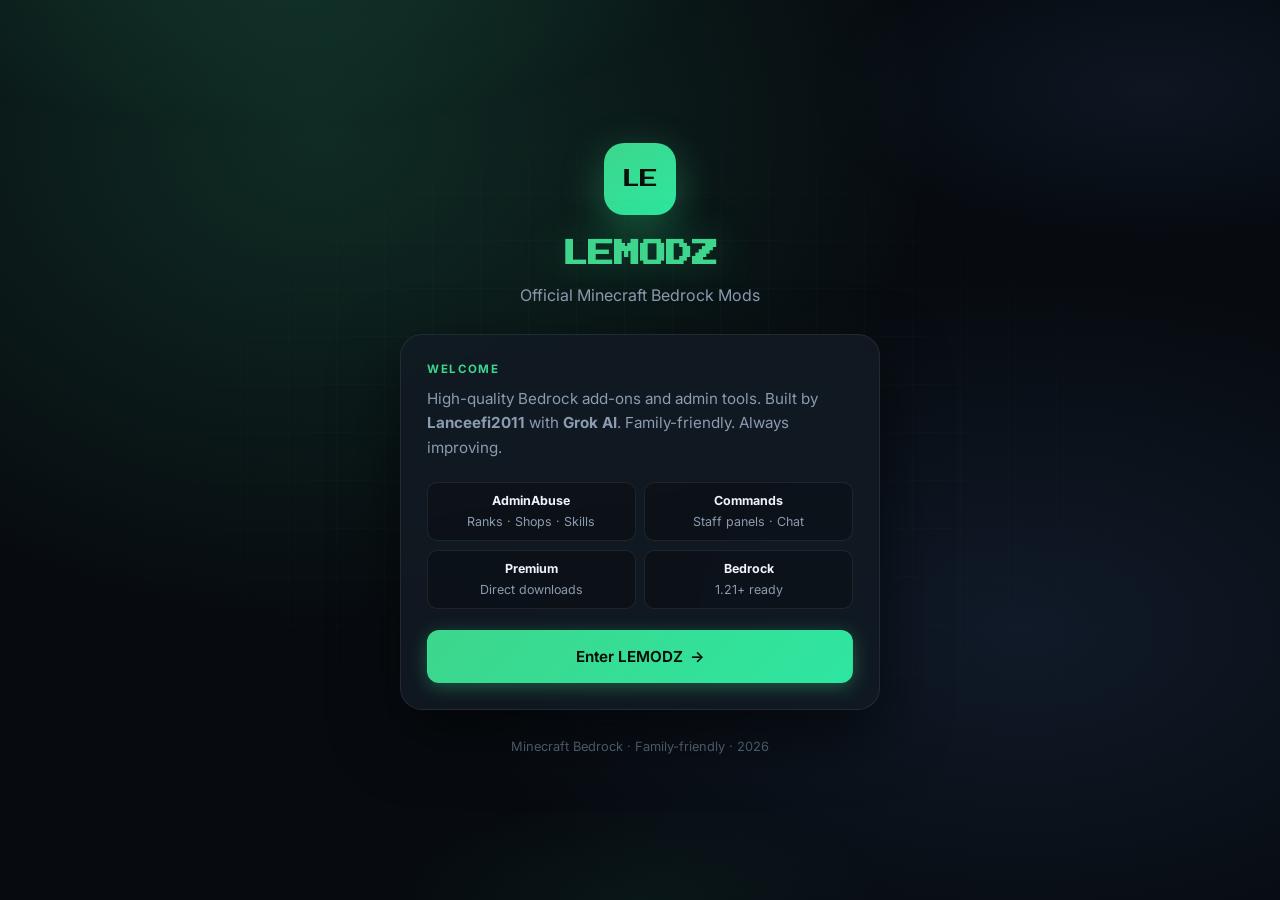
==== commit 8a65a5f1: "Design v4: ultra smooth animations, glass UI, ambient motion" ====
--- a/index.html
+++ b/index.html
@@ -5,13 +5,11 @@
   <meta name="viewport" content="width=device-width, initial-scale=1.0" />
   <title>LEMODZ — Official Minecraft Bedrock Mods</title>
   <meta name="description" content="Official LEMODZ website. Premium Minecraft Bedrock Edition mods by Lanceefi2011 & Grok AI." />
-  <meta name="theme-color" content="#070b10" />
+  <meta name="theme-color" content="#05080d" />
   <link rel="stylesheet" href="css/style.css" />
   <link rel="preconnect" href="https://fonts.googleapis.com" />
   <link rel="preconnect" href="https://fonts.gstatic.com" crossorigin />
   <link href="https://fonts.googleapis.com/css2?family=Press+Start+2P&family=Inter:wght@400;500;600;700;800&display=swap" rel="stylesheet" />
-  <meta http-equiv="refresh" content="0; url=main.html" />
-  <script>location.replace("main.html");</script>
 </head>
 <body class="starter">
   <div class="starter-bg"></div>
@@ -26,12 +24,18 @@
         Built by <strong>Lanceefi2011</strong> with <strong>Grok AI</strong>.
         Family-friendly. Always improving.
       </p>
+      <div class="feature-row">
+        <div class="feature-chip"><strong>AdminAbuse</strong>Ranks · Shops · Skills</div>
+        <div class="feature-chip"><strong>Commands</strong>Staff panels · Chat</div>
+        <div class="feature-chip"><strong>Premium</strong>Direct downloads</div>
+        <div class="feature-chip"><strong>Bedrock</strong>1.21+ ready</div>
+      </div>
       <a href="main.html" class="btn btn-download btn-go">
         Enter LEMODZ
         <span class="btn-arrow">→</span>
       </a>
     </div>
-    <p class="starter-footer">Minecraft Bedrock · Beta APIs · Family-friendly</p>
+    <p class="starter-footer">Minecraft Bedrock · Family-friendly · 2026</p>
   </main>
 </body>
 </html>
